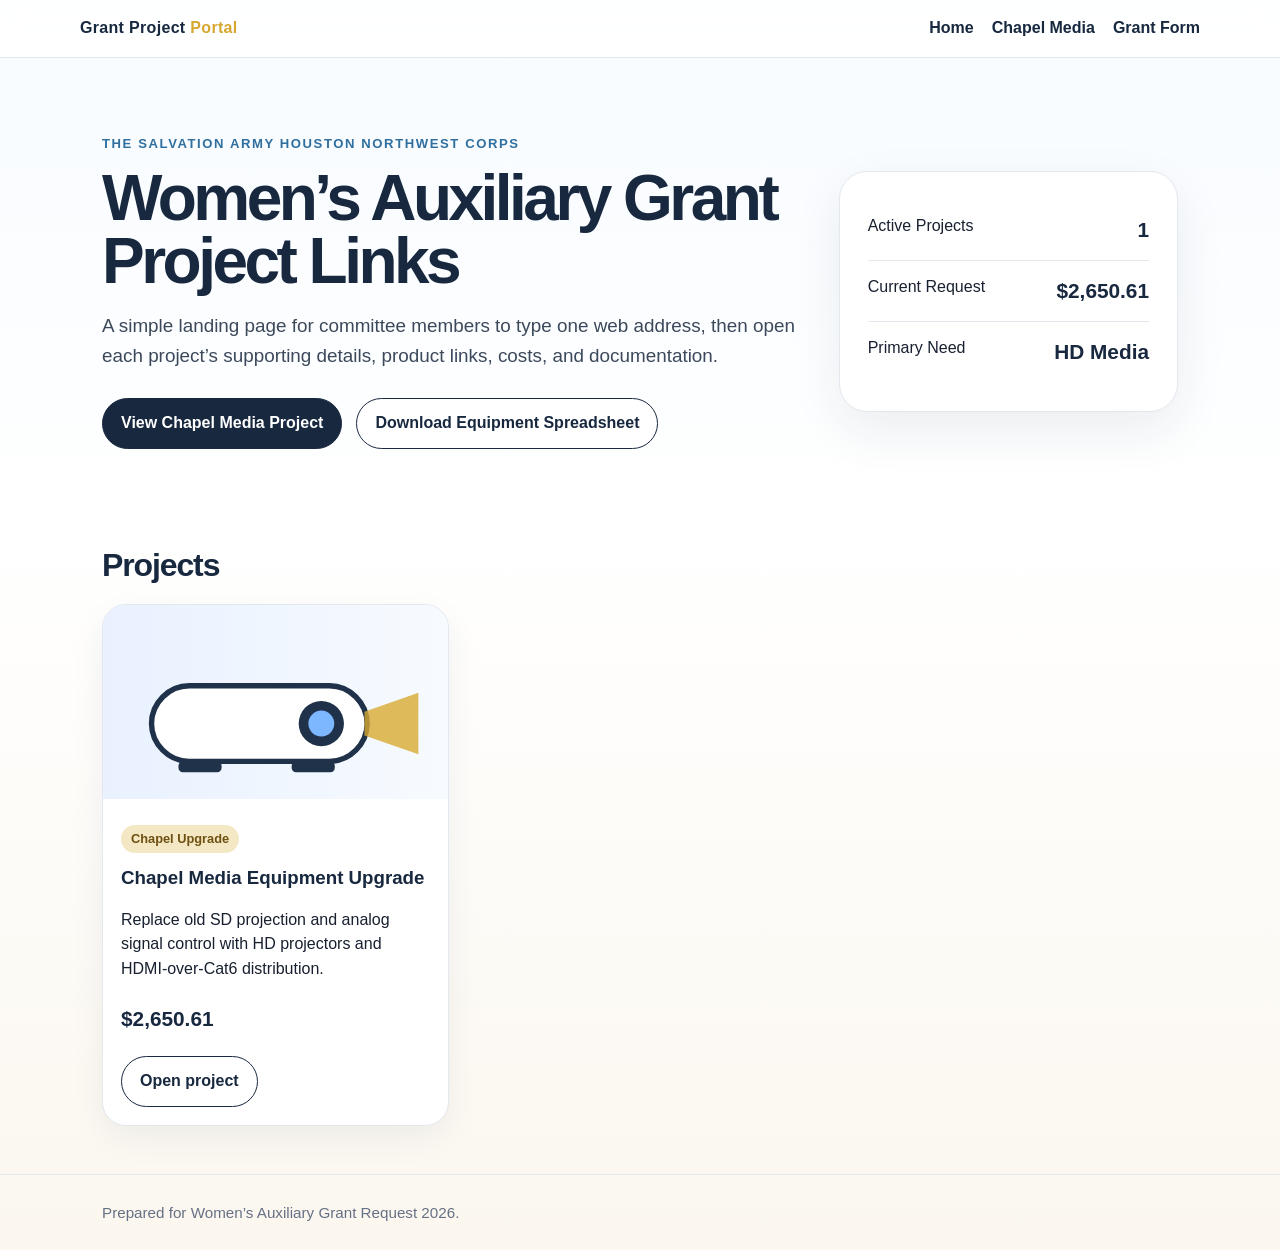
==== index.html @ b750591c "Add files via upload" ====
<!doctype html>
<html lang="en"><head><meta charset="utf-8"><meta name="viewport" content="width=device-width,initial-scale=1">
<title>Women’s Auxiliary Grant Projects | Houston Northwest Corps</title><link rel="stylesheet" href="styles.css"></head>
<body><header class="site-header"><div class="container nav"><a class="brand" href="index.html">Grant Project <span>Portal</span></a><nav class="nav-links"><a href="index.html">Home</a><a href="chapel-media.html">Chapel Media</a><a href="docs/Chapel-Media-Setup-Grant-Form.pdf">Grant Form</a></nav></div></header>
<main><section class="hero"><div class="container hero-grid"><div><div class="eyebrow">The Salvation Army Houston Northwest Corps</div><h1>Women’s Auxiliary Grant Project Links</h1><p class="lead">A simple landing page for committee members to type one web address, then open each project’s supporting details, product links, costs, and documentation.</p><div class="btn-row"><a class="btn" href="chapel-media.html">View Chapel Media Project</a><a class="btn secondary" href="docs/Chapel-Media-Equipment.xlsx">Download Equipment Spreadsheet</a></div></div><aside class="panel"><div class="stat"><span>Active Projects</span><b>1</b></div><div class="stat"><span>Current Request</span><b>$2,650.61</b></div><div class="stat"><span>Primary Need</span><b>HD Media</b></div></aside></div></section>
<section class="section"><div class="container"><h2 class="section-title">Projects</h2><div class="cards"><article class="card"><img class="card-img" src="assets/projector.svg" alt="Projector illustration"><div class="card-body"><span class="tag">Chapel Upgrade</span><h3>Chapel Media Equipment Upgrade</h3><p>Replace old SD projection and analog signal control with HD projectors and HDMI-over-Cat6 distribution.</p><p class="price">$2,650.61</p><a class="btn secondary" href="chapel-media.html">Open project</a></div></article></div></div></section></main><footer class="footer"><div class="container">Prepared for Women’s Auxiliary Grant Request 2026.</div></footer></body></html>
---- styles.css ----
:root{
  --navy:#17283f; --blue:#2e6f9f; --sky:#eaf4ff; --gold:#d7a72f; --cream:#fbf7ef; --ink:#182030; --muted:#667085; --line:#e3e8ef;
}
*{box-sizing:border-box} body{margin:0;font-family:Inter,Segoe UI,Roboto,Arial,sans-serif;color:var(--ink);background:linear-gradient(180deg,#f7fbff 0%,#fff 42%,#fbf7ef 100%);line-height:1.55}
a{color:var(--blue);text-decoration:none} a:hover{text-decoration:underline}
.container{max-width:1120px;margin:0 auto;padding:0 22px}
.site-header{background:rgba(255,255,255,.88);backdrop-filter:blur(12px);border-bottom:1px solid var(--line);position:sticky;top:0;z-index:10}
.nav{display:flex;align-items:center;justify-content:space-between;gap:18px;padding:16px 0}.brand{font-weight:800;letter-spacing:.02em;color:var(--navy)}.brand span{color:var(--gold)}.nav-links{display:flex;gap:18px;flex-wrap:wrap}.nav-links a{font-weight:650;color:var(--navy)}
.hero{padding:76px 0 44px}.eyebrow{color:var(--blue);font-weight:800;text-transform:uppercase;letter-spacing:.12em;font-size:.82rem}.hero-grid{display:grid;grid-template-columns:1.35fr .65fr;gap:32px;align-items:center}.hero h1{font-size:clamp(2.25rem,5vw,4.75rem);line-height:.98;margin:.2em 0;color:var(--navy);letter-spacing:-.055em}.lead{font-size:1.18rem;color:#3c495b;max-width:780px}.panel{background:white;border:1px solid var(--line);border-radius:28px;padding:28px;box-shadow:0 18px 50px rgba(23,40,63,.08)}
.stat{display:flex;justify-content:space-between;padding:14px 0;border-bottom:1px solid var(--line);gap:16px}.stat:last-child{border-bottom:0}.stat b{font-size:1.3rem;color:var(--navy)}
.btn-row{display:flex;gap:14px;flex-wrap:wrap;margin-top:28px}.btn{display:inline-flex;align-items:center;justify-content:center;border-radius:999px;padding:12px 18px;font-weight:800;border:1px solid var(--navy);background:var(--navy);color:white}.btn.secondary{background:white;color:var(--navy)}
.section{padding:48px 0}.section-title{font-size:2rem;color:var(--navy);letter-spacing:-.035em;margin:0 0 14px}.cards{display:grid;grid-template-columns:repeat(3,1fr);gap:18px}.card{background:white;border:1px solid var(--line);border-radius:24px;overflow:hidden;box-shadow:0 12px 34px rgba(23,40,63,.06)}.card-img{width:100%;aspect-ratio:16/9;object-fit:cover;background:var(--sky)}.card-body{padding:18px}.tag{display:inline-block;background:#f3e7c4;color:#6e5010;border-radius:999px;padding:4px 10px;font-size:.8rem;font-weight:800}.card h3{margin:10px 0 6px;color:var(--navy)}.price{font-size:1.3rem;font-weight:900;color:var(--navy)}
.notice{background:var(--navy);color:white;border-radius:28px;padding:28px}.notice h2{margin-top:0}.notice a{color:#fff3be;text-decoration:underline}
.table-wrap{overflow-x:auto;background:white;border:1px solid var(--line);border-radius:22px}table{border-collapse:collapse;width:100%;min-width:780px}th,td{padding:14px 16px;border-bottom:1px solid var(--line);text-align:left}th{background:#f6f9fc;color:var(--navy)}td.num{text-align:right;font-variant-numeric:tabular-nums}.total-row td{font-weight:900;background:#fff8e6;color:var(--navy)}
.callout-grid{display:grid;grid-template-columns:repeat(3,1fr);gap:16px}.callout{background:white;border:1px solid var(--line);border-left:5px solid var(--gold);border-radius:18px;padding:18px}.callout h3{margin:0 0 8px;color:var(--navy)}
.footer{border-top:1px solid var(--line);padding:26px 0;color:var(--muted);font-size:.95rem}
@media(max-width:800px){.hero-grid,.cards,.callout-grid{grid-template-columns:1fr}.nav{align-items:flex-start;flex-direction:column}.hero{padding-top:42px}}
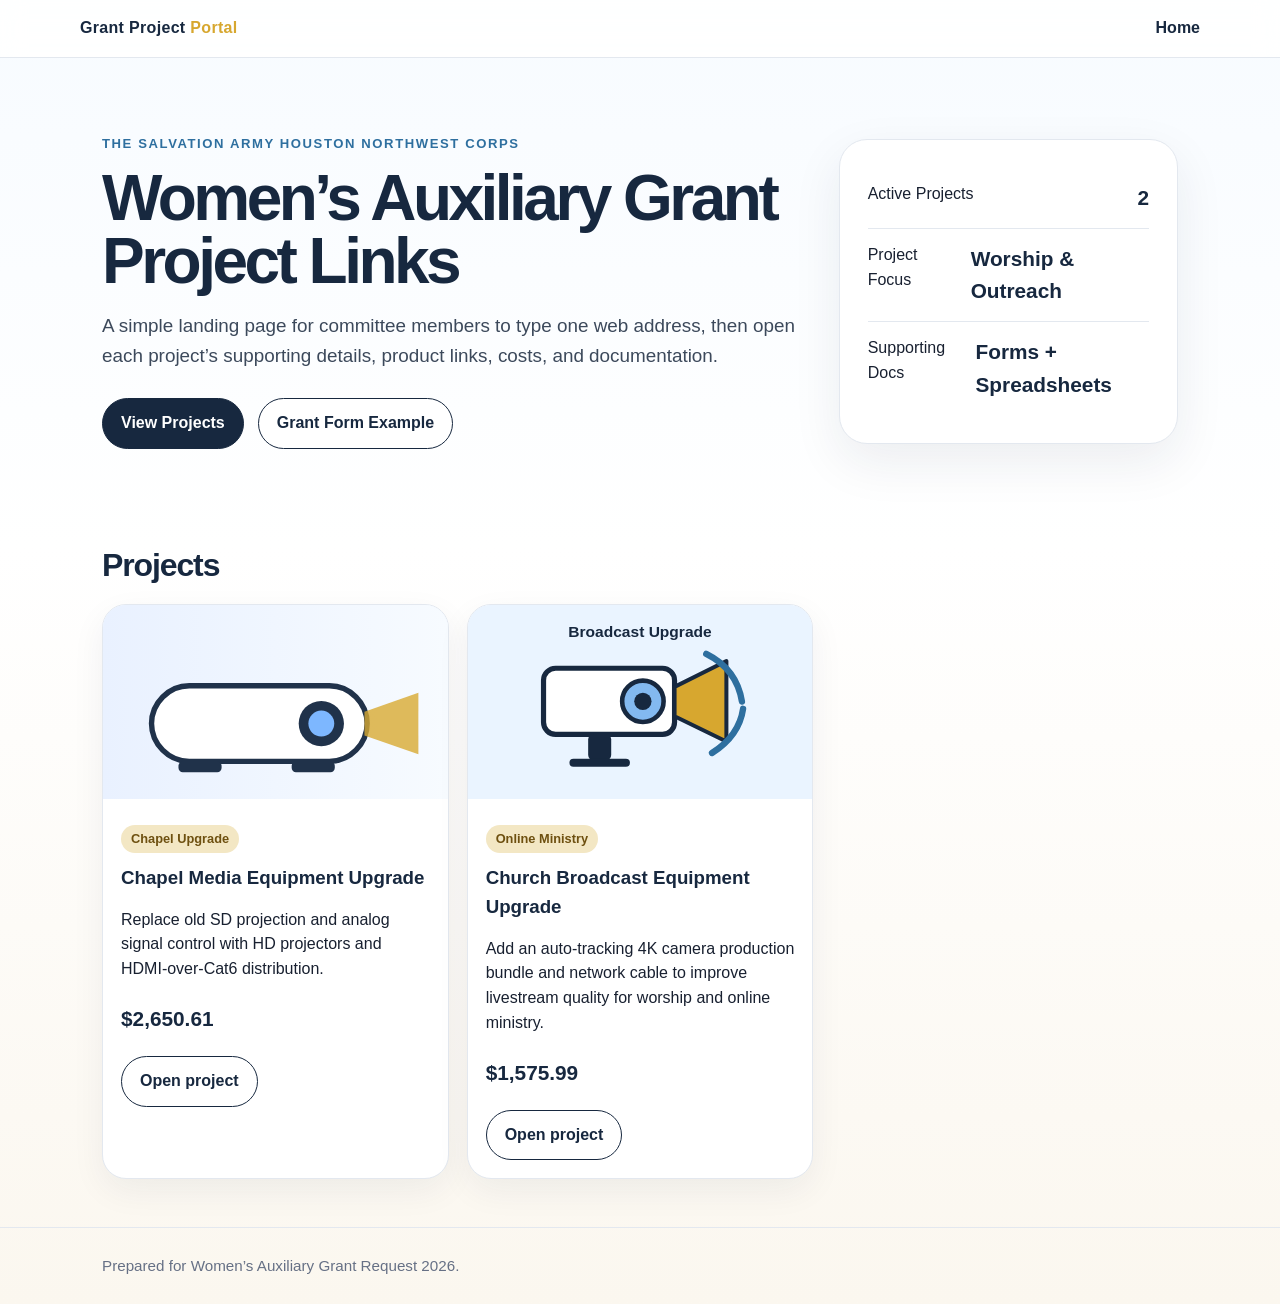
==== commit ba2a1efe: "Add files via upload" ====
--- a/index.html
+++ b/index.html
@@ -1,6 +1,6 @@
 <!doctype html>
 <html lang="en"><head><meta charset="utf-8"><meta name="viewport" content="width=device-width,initial-scale=1">
 <title>Women’s Auxiliary Grant Projects | Houston Northwest Corps</title><link rel="stylesheet" href="styles.css"></head>
-<body><header class="site-header"><div class="container nav"><a class="brand" href="index.html">Grant Project <span>Portal</span></a><nav class="nav-links"><a href="index.html">Home</a><a href="chapel-media.html">Chapel Media</a><a href="docs/Chapel-Media-Setup-Grant-Form.pdf">Grant Form</a></nav></div></header>
-<main><section class="hero"><div class="container hero-grid"><div><div class="eyebrow">The Salvation Army Houston Northwest Corps</div><h1>Women’s Auxiliary Grant Project Links</h1><p class="lead">A simple landing page for committee members to type one web address, then open each project’s supporting details, product links, costs, and documentation.</p><div class="btn-row"><a class="btn" href="chapel-media.html">View Chapel Media Project</a><a class="btn secondary" href="docs/Chapel-Media-Equipment.xlsx">Download Equipment Spreadsheet</a></div></div><aside class="panel"><div class="stat"><span>Active Projects</span><b>1</b></div><div class="stat"><span>Current Request</span><b>$2,650.61</b></div><div class="stat"><span>Primary Need</span><b>HD Media</b></div></aside></div></section>
-<section class="section"><div class="container"><h2 class="section-title">Projects</h2><div class="cards"><article class="card"><img class="card-img" src="assets/projector.svg" alt="Projector illustration"><div class="card-body"><span class="tag">Chapel Upgrade</span><h3>Chapel Media Equipment Upgrade</h3><p>Replace old SD projection and analog signal control with HD projectors and HDMI-over-Cat6 distribution.</p><p class="price">$2,650.61</p><a class="btn secondary" href="chapel-media.html">Open project</a></div></article></div></div></section></main><footer class="footer"><div class="container">Prepared for Women’s Auxiliary Grant Request 2026.</div></footer></body></html>+<body><header class="site-header"><div class="container nav"><a class="brand" href="index.html">Grant Project <span>Portal</span></a><nav class="nav-links"><a href="index.html">Home</a></nav></div></header>
+<main><section class="hero"><div class="container hero-grid"><div><div class="eyebrow">The Salvation Army Houston Northwest Corps</div><h1>Women’s Auxiliary Grant Project Links</h1><p class="lead">A simple landing page for committee members to type one web address, then open each project’s supporting details, product links, costs, and documentation.</p><div class="btn-row"><a class="btn" href="#projects">View Projects</a><a class="btn secondary" href="docs/Chapel-Media-Setup-Grant-Form.pdf">Grant Form Example</a></div></div><aside class="panel"><div class="stat"><span>Active Projects</span><b>2</b></div><div class="stat"><span>Project Focus</span><b>Worship & Outreach</b></div><div class="stat"><span>Supporting Docs</span><b>Forms + Spreadsheets</b></div></aside></div></section>
+<section id="projects" class="section"><div class="container"><h2 class="section-title">Projects</h2><div class="cards"><article class="card"><img class="card-img" src="assets/projector.svg" alt="Projector illustration"><div class="card-body"><span class="tag">Chapel Upgrade</span><h3>Chapel Media Equipment Upgrade</h3><p>Replace old SD projection and analog signal control with HD projectors and HDMI-over-Cat6 distribution.</p><p class="price">$2,650.61</p><a class="btn secondary" href="chapel-media.html">Open project</a></div></article><article class="card"><img class="card-img" src="assets/broadcast-camera.svg" alt="Broadcast camera illustration"><div class="card-body"><span class="tag">Online Ministry</span><h3>Church Broadcast Equipment Upgrade</h3><p>Add an auto-tracking 4K camera production bundle and network cable to improve livestream quality for worship and online ministry.</p><p class="price">$1,575.99</p><a class="btn secondary" href="church-broadcast.html">Open project</a></div></article></div></div></section></main><footer class="footer"><div class="container">Prepared for Women’s Auxiliary Grant Request 2026.</div></footer></body></html>
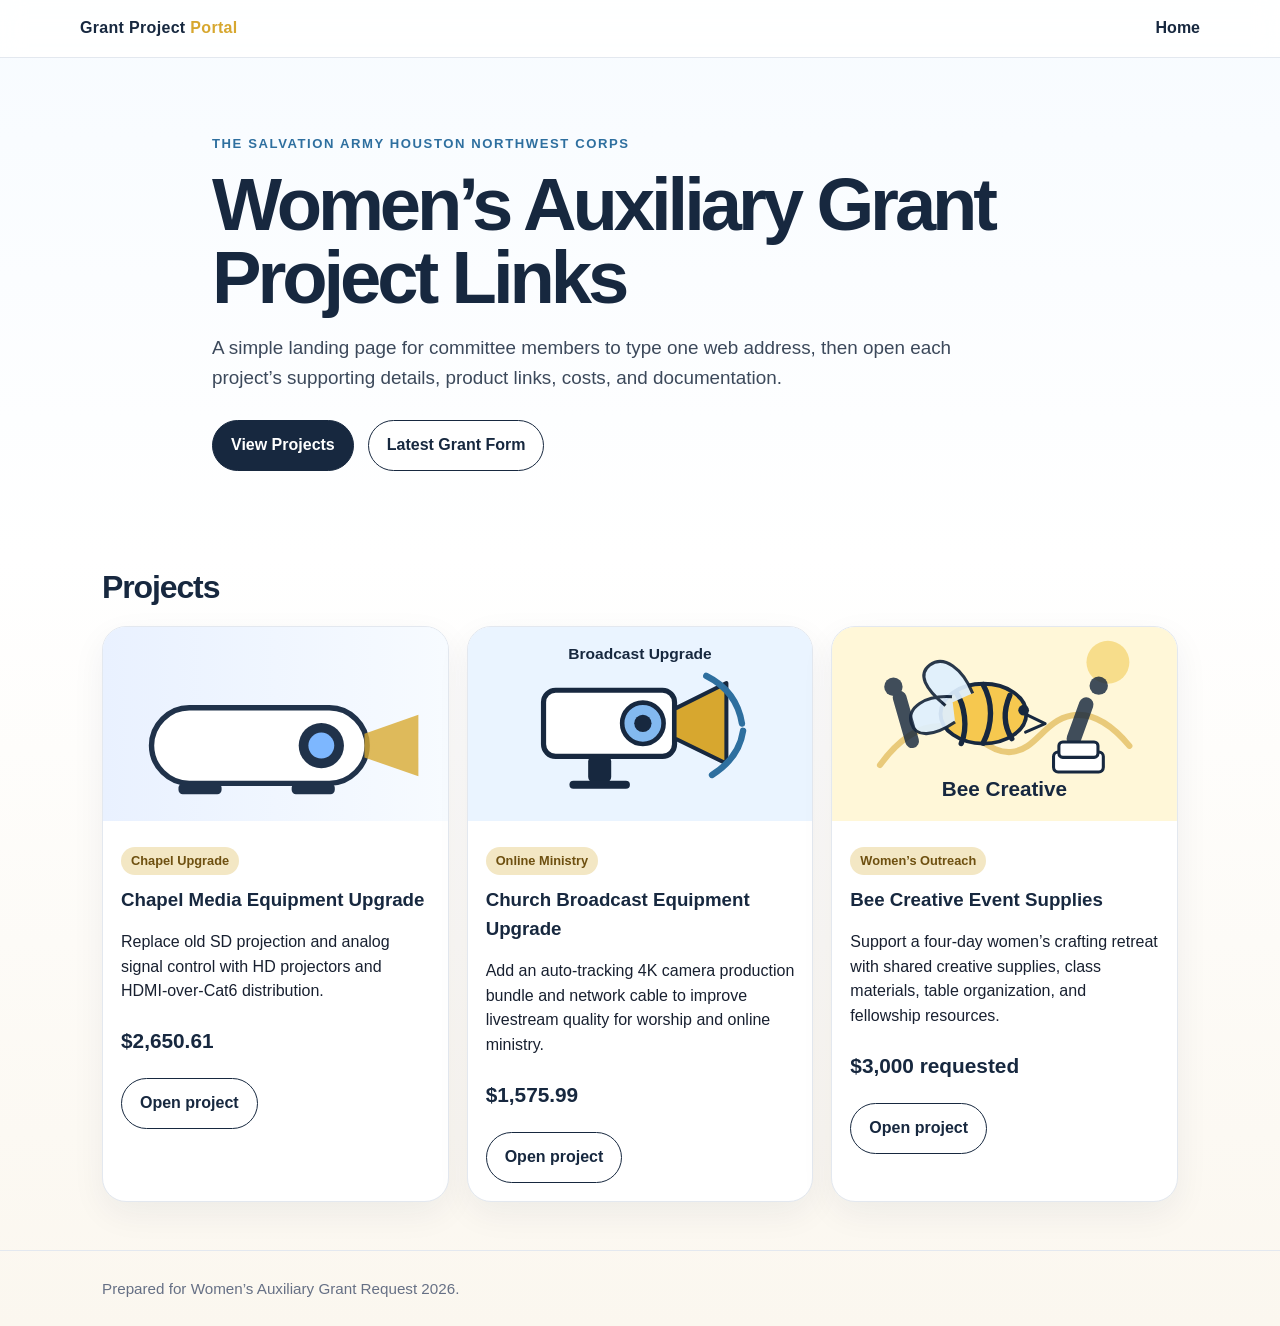
==== commit a6d9c0f9: "Add files via upload" ====
--- a/index.html
+++ b/index.html
@@ -2,5 +2,5 @@
 <html lang="en"><head><meta charset="utf-8"><meta name="viewport" content="width=device-width,initial-scale=1">
 <title>Women’s Auxiliary Grant Projects | Houston Northwest Corps</title><link rel="stylesheet" href="styles.css"></head>
 <body><header class="site-header"><div class="container nav"><a class="brand" href="index.html">Grant Project <span>Portal</span></a><nav class="nav-links"><a href="index.html">Home</a></nav></div></header>
-<main><section class="hero"><div class="container hero-grid"><div><div class="eyebrow">The Salvation Army Houston Northwest Corps</div><h1>Women’s Auxiliary Grant Project Links</h1><p class="lead">A simple landing page for committee members to type one web address, then open each project’s supporting details, product links, costs, and documentation.</p><div class="btn-row"><a class="btn" href="#projects">View Projects</a><a class="btn secondary" href="docs/Chapel-Media-Setup-Grant-Form.pdf">Grant Form Example</a></div></div><aside class="panel"><div class="stat"><span>Active Projects</span><b>2</b></div><div class="stat"><span>Project Focus</span><b>Worship & Outreach</b></div><div class="stat"><span>Supporting Docs</span><b>Forms + Spreadsheets</b></div></aside></div></section>
-<section id="projects" class="section"><div class="container"><h2 class="section-title">Projects</h2><div class="cards"><article class="card"><img class="card-img" src="assets/projector.svg" alt="Projector illustration"><div class="card-body"><span class="tag">Chapel Upgrade</span><h3>Chapel Media Equipment Upgrade</h3><p>Replace old SD projection and analog signal control with HD projectors and HDMI-over-Cat6 distribution.</p><p class="price">$2,650.61</p><a class="btn secondary" href="chapel-media.html">Open project</a></div></article><article class="card"><img class="card-img" src="assets/broadcast-camera.svg" alt="Broadcast camera illustration"><div class="card-body"><span class="tag">Online Ministry</span><h3>Church Broadcast Equipment Upgrade</h3><p>Add an auto-tracking 4K camera production bundle and network cable to improve livestream quality for worship and online ministry.</p><p class="price">$1,575.99</p><a class="btn secondary" href="church-broadcast.html">Open project</a></div></article></div></div></section></main><footer class="footer"><div class="container">Prepared for Women’s Auxiliary Grant Request 2026.</div></footer></body></html>+<main><section class="hero"><div class="container hero-simple"><div class="eyebrow">The Salvation Army Houston Northwest Corps</div><h1>Women’s Auxiliary Grant Project Links</h1><p class="lead">A simple landing page for committee members to type one web address, then open each project’s supporting details, product links, costs, and documentation.</p><div class="btn-row"><a class="btn" href="#projects">View Projects</a><a class="btn secondary" href="docs/Bee-Creative-Grant-Form.pdf">Latest Grant Form</a></div></div></section>
+<section id="projects" class="section"><div class="container"><h2 class="section-title">Projects</h2><div class="cards"><article class="card"><img class="card-img" src="assets/projector.svg" alt="Projector illustration"><div class="card-body"><span class="tag">Chapel Upgrade</span><h3>Chapel Media Equipment Upgrade</h3><p>Replace old SD projection and analog signal control with HD projectors and HDMI-over-Cat6 distribution.</p><p class="price">$2,650.61</p><a class="btn secondary" href="chapel-media.html">Open project</a></div></article><article class="card"><img class="card-img" src="assets/broadcast-camera.svg" alt="Broadcast camera illustration"><div class="card-body"><span class="tag">Online Ministry</span><h3>Church Broadcast Equipment Upgrade</h3><p>Add an auto-tracking 4K camera production bundle and network cable to improve livestream quality for worship and online ministry.</p><p class="price">$1,575.99</p><a class="btn secondary" href="church-broadcast.html">Open project</a></div></article><article class="card"><img class="card-img" src="assets/bee-creative.svg" alt="Bee Creative craft event illustration"><div class="card-body"><span class="tag">Women’s Outreach</span><h3>Bee Creative Event Supplies</h3><p>Support a four-day women’s crafting retreat with shared creative supplies, class materials, table organization, and fellowship resources.</p><p class="price">$3,000 requested</p><a class="btn secondary" href="bee-creative.html">Open project</a></div></article></div></div></section></main><footer class="footer"><div class="container">Prepared for Women’s Auxiliary Grant Request 2026.</div></footer></body></html>
--- a/styles.css
+++ b/styles.css
@@ -16,3 +16,5 @@
 .callout-grid{display:grid;grid-template-columns:repeat(3,1fr);gap:16px}.callout{background:white;border:1px solid var(--line);border-left:5px solid var(--gold);border-radius:18px;padding:18px}.callout h3{margin:0 0 8px;color:var(--navy)}
 .footer{border-top:1px solid var(--line);padding:26px 0;color:var(--muted);font-size:.95rem}
 @media(max-width:800px){.hero-grid,.cards,.callout-grid{grid-template-columns:1fr}.nav{align-items:flex-start;flex-direction:column}.hero{padding-top:42px}}
+.hero-simple{max-width:900px}.hero-simple h1{font-size:clamp(2.4rem,5.8vw,5rem);line-height:.98;margin:.2em 0;color:var(--navy);letter-spacing:-.055em}.soft-list{background:white;border:1px solid var(--line);border-radius:22px;padding:22px}.soft-list li{margin:8px 0}.mini-grid{display:grid;grid-template-columns:repeat(2,1fr);gap:16px}.quote-card{background:#fff8e6;border:1px solid #efd990;border-radius:22px;padding:22px;color:var(--navy)}
+@media(max-width:800px){.mini-grid{grid-template-columns:1fr}}
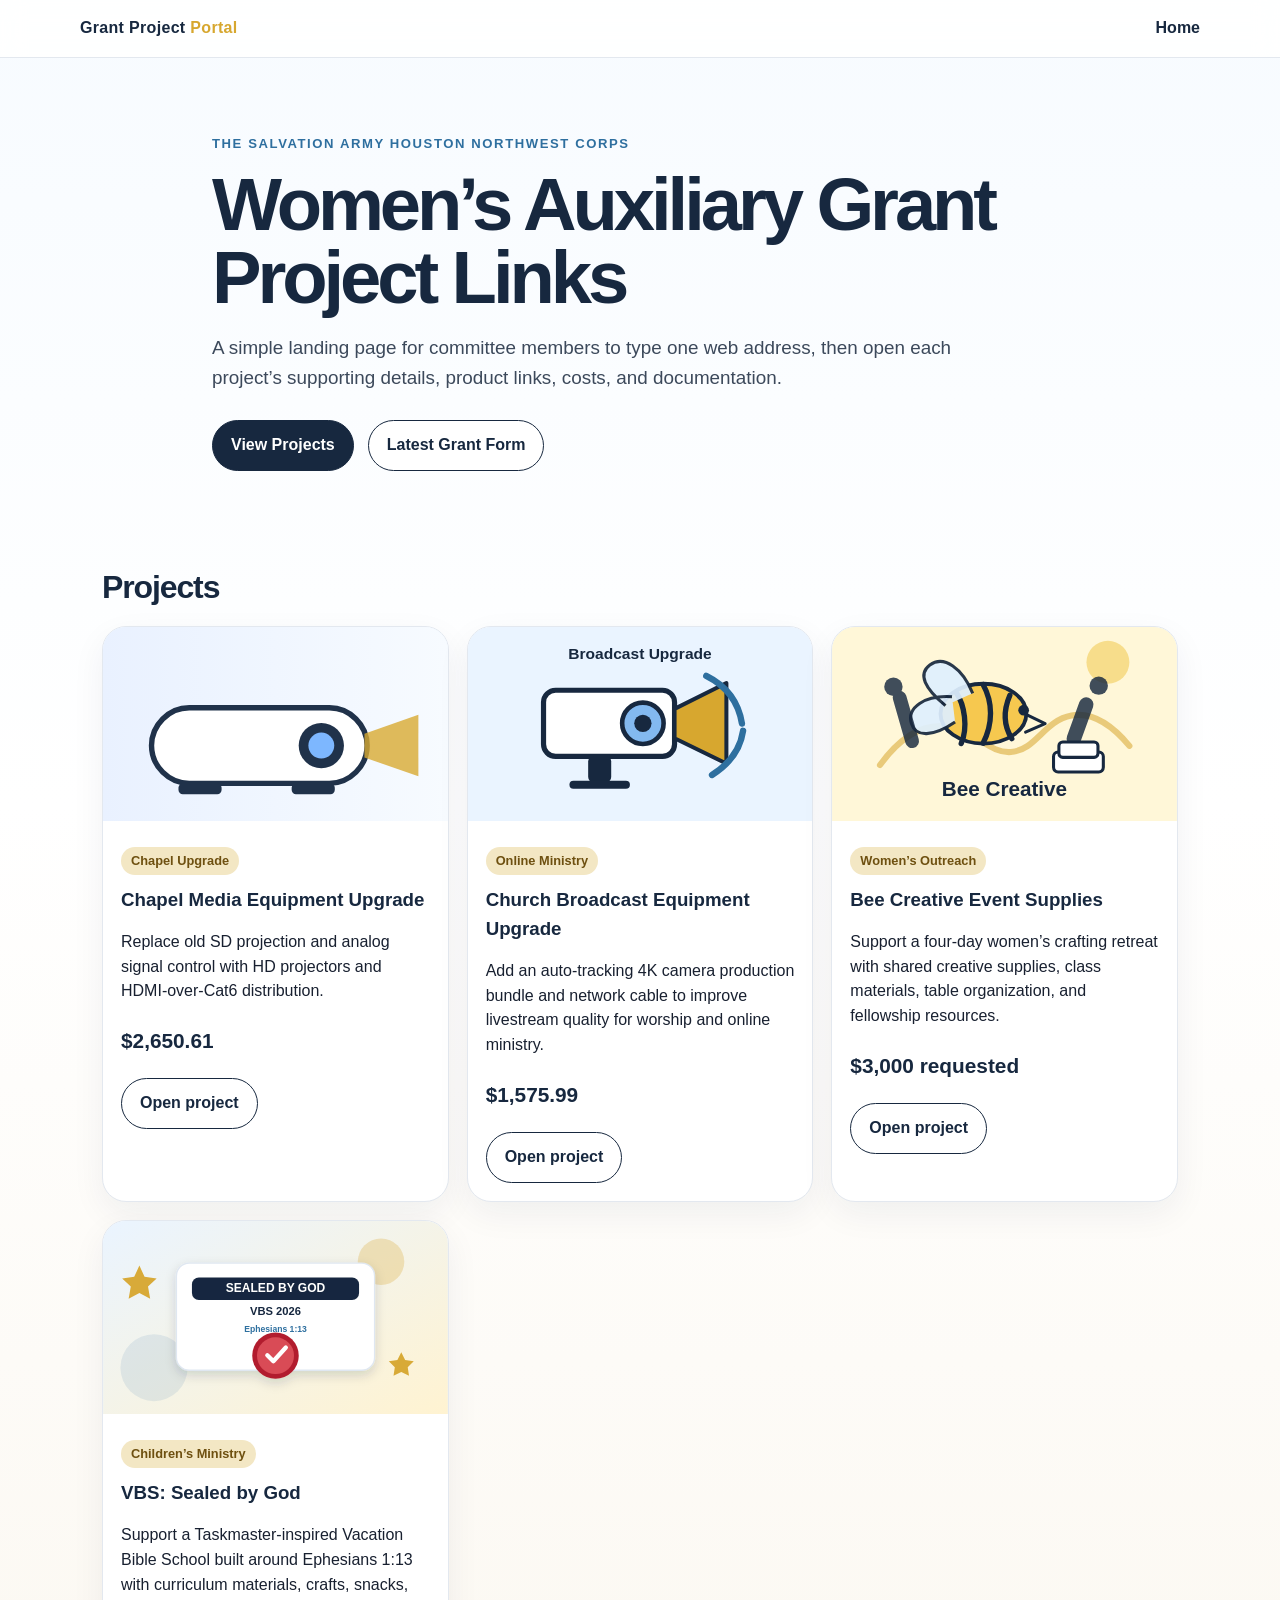
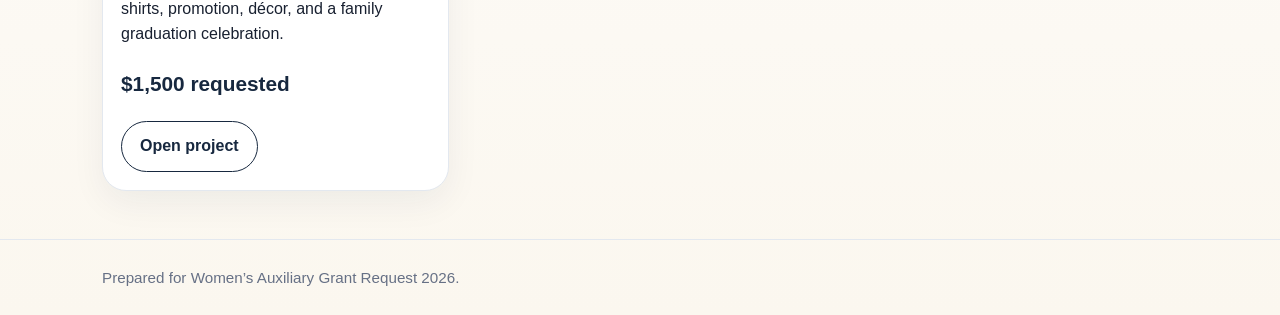
==== commit 3f6fd6ba: "Add files via upload" ====
--- a/index.html
+++ b/index.html
@@ -3,4 +3,4 @@
 <title>Women’s Auxiliary Grant Projects | Houston Northwest Corps</title><link rel="stylesheet" href="styles.css"></head>
 <body><header class="site-header"><div class="container nav"><a class="brand" href="index.html">Grant Project <span>Portal</span></a><nav class="nav-links"><a href="index.html">Home</a></nav></div></header>
 <main><section class="hero"><div class="container hero-simple"><div class="eyebrow">The Salvation Army Houston Northwest Corps</div><h1>Women’s Auxiliary Grant Project Links</h1><p class="lead">A simple landing page for committee members to type one web address, then open each project’s supporting details, product links, costs, and documentation.</p><div class="btn-row"><a class="btn" href="#projects">View Projects</a><a class="btn secondary" href="docs/Bee-Creative-Grant-Form.pdf">Latest Grant Form</a></div></div></section>
-<section id="projects" class="section"><div class="container"><h2 class="section-title">Projects</h2><div class="cards"><article class="card"><img class="card-img" src="assets/projector.svg" alt="Projector illustration"><div class="card-body"><span class="tag">Chapel Upgrade</span><h3>Chapel Media Equipment Upgrade</h3><p>Replace old SD projection and analog signal control with HD projectors and HDMI-over-Cat6 distribution.</p><p class="price">$2,650.61</p><a class="btn secondary" href="chapel-media.html">Open project</a></div></article><article class="card"><img class="card-img" src="assets/broadcast-camera.svg" alt="Broadcast camera illustration"><div class="card-body"><span class="tag">Online Ministry</span><h3>Church Broadcast Equipment Upgrade</h3><p>Add an auto-tracking 4K camera production bundle and network cable to improve livestream quality for worship and online ministry.</p><p class="price">$1,575.99</p><a class="btn secondary" href="church-broadcast.html">Open project</a></div></article><article class="card"><img class="card-img" src="assets/bee-creative.svg" alt="Bee Creative craft event illustration"><div class="card-body"><span class="tag">Women’s Outreach</span><h3>Bee Creative Event Supplies</h3><p>Support a four-day women’s crafting retreat with shared creative supplies, class materials, table organization, and fellowship resources.</p><p class="price">$3,000 requested</p><a class="btn secondary" href="bee-creative.html">Open project</a></div></article></div></div></section></main><footer class="footer"><div class="container">Prepared for Women’s Auxiliary Grant Request 2026.</div></footer></body></html>
+<section id="projects" class="section"><div class="container"><h2 class="section-title">Projects</h2><div class="cards"><article class="card"><img class="card-img" src="assets/projector.svg" alt="Projector illustration"><div class="card-body"><span class="tag">Chapel Upgrade</span><h3>Chapel Media Equipment Upgrade</h3><p>Replace old SD projection and analog signal control with HD projectors and HDMI-over-Cat6 distribution.</p><p class="price">$2,650.61</p><a class="btn secondary" href="chapel-media.html">Open project</a></div></article><article class="card"><img class="card-img" src="assets/broadcast-camera.svg" alt="Broadcast camera illustration"><div class="card-body"><span class="tag">Online Ministry</span><h3>Church Broadcast Equipment Upgrade</h3><p>Add an auto-tracking 4K camera production bundle and network cable to improve livestream quality for worship and online ministry.</p><p class="price">$1,575.99</p><a class="btn secondary" href="church-broadcast.html">Open project</a></div></article><article class="card"><img class="card-img" src="assets/bee-creative.svg" alt="Bee Creative craft event illustration"><div class="card-body"><span class="tag">Women’s Outreach</span><h3>Bee Creative Event Supplies</h3><p>Support a four-day women’s crafting retreat with shared creative supplies, class materials, table organization, and fellowship resources.</p><p class="price">$3,000 requested</p><a class="btn secondary" href="bee-creative.html">Open project</a></div></article><article class="card"><img class="card-img" src="assets/vbs-sealed.svg" alt="Vacation Bible School sealed by God illustration"><div class="card-body"><span class="tag">Children’s Ministry</span><h3>VBS: Sealed by God</h3><p>Support a Taskmaster-inspired Vacation Bible School built around Ephesians 1:13 with curriculum materials, crafts, snacks, shirts, promotion, décor, and a family graduation celebration.</p><p class="price">$1,500 requested</p><a class="btn secondary" href="vbs.html">Open project</a></div></article></div></div></section></main><footer class="footer"><div class="container">Prepared for Women’s Auxiliary Grant Request 2026.</div></footer></body></html>
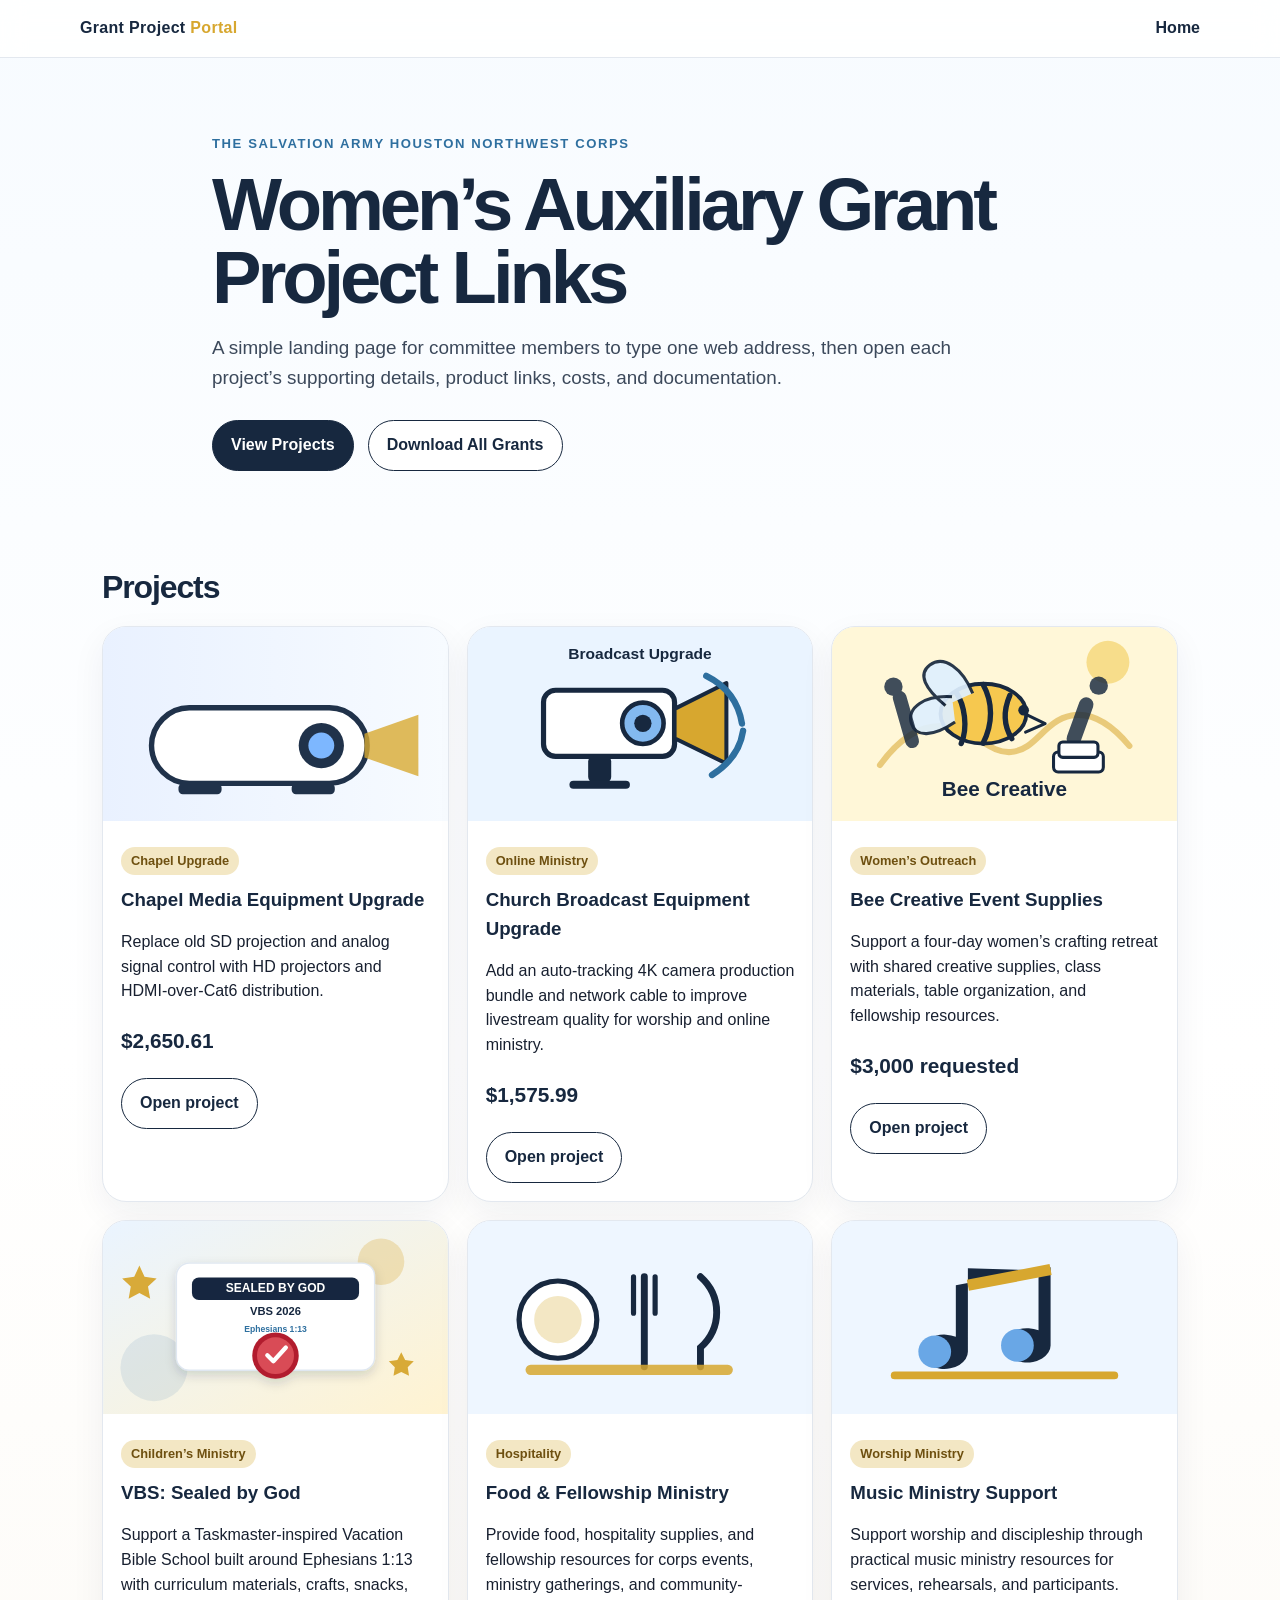
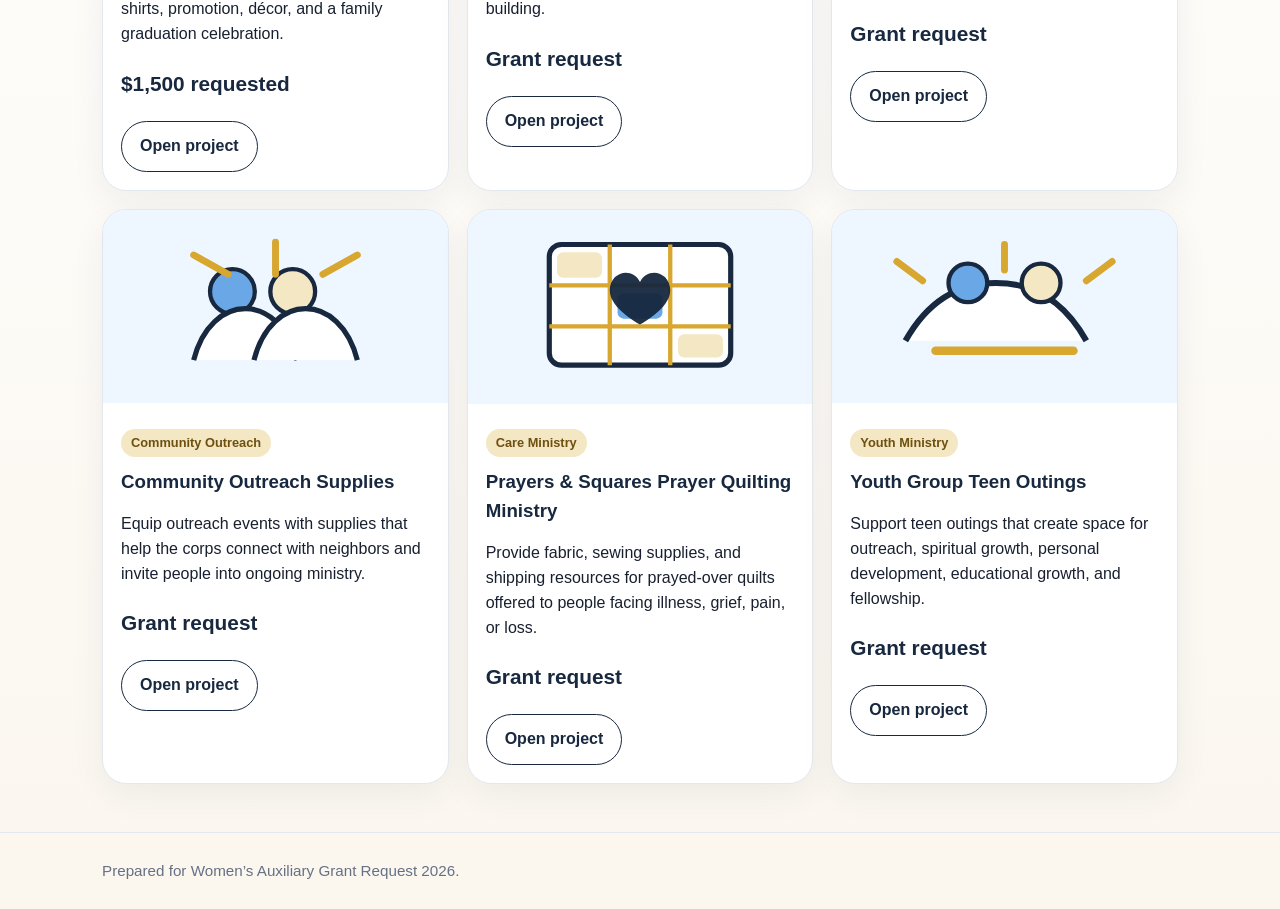
==== commit 20cfca4a: "Add files via upload" ====
--- a/index.html
+++ b/index.html
@@ -2,5 +2,6 @@
 <html lang="en"><head><meta charset="utf-8"><meta name="viewport" content="width=device-width,initial-scale=1">
 <title>Women’s Auxiliary Grant Projects | Houston Northwest Corps</title><link rel="stylesheet" href="styles.css"></head>
 <body><header class="site-header"><div class="container nav"><a class="brand" href="index.html">Grant Project <span>Portal</span></a><nav class="nav-links"><a href="index.html">Home</a></nav></div></header>
-<main><section class="hero"><div class="container hero-simple"><div class="eyebrow">The Salvation Army Houston Northwest Corps</div><h1>Women’s Auxiliary Grant Project Links</h1><p class="lead">A simple landing page for committee members to type one web address, then open each project’s supporting details, product links, costs, and documentation.</p><div class="btn-row"><a class="btn" href="#projects">View Projects</a><a class="btn secondary" href="docs/Bee-Creative-Grant-Form.pdf">Latest Grant Form</a></div></div></section>
-<section id="projects" class="section"><div class="container"><h2 class="section-title">Projects</h2><div class="cards"><article class="card"><img class="card-img" src="assets/projector.svg" alt="Projector illustration"><div class="card-body"><span class="tag">Chapel Upgrade</span><h3>Chapel Media Equipment Upgrade</h3><p>Replace old SD projection and analog signal control with HD projectors and HDMI-over-Cat6 distribution.</p><p class="price">$2,650.61</p><a class="btn secondary" href="chapel-media.html">Open project</a></div></article><article class="card"><img class="card-img" src="assets/broadcast-camera.svg" alt="Broadcast camera illustration"><div class="card-body"><span class="tag">Online Ministry</span><h3>Church Broadcast Equipment Upgrade</h3><p>Add an auto-tracking 4K camera production bundle and network cable to improve livestream quality for worship and online ministry.</p><p class="price">$1,575.99</p><a class="btn secondary" href="church-broadcast.html">Open project</a></div></article><article class="card"><img class="card-img" src="assets/bee-creative.svg" alt="Bee Creative craft event illustration"><div class="card-body"><span class="tag">Women’s Outreach</span><h3>Bee Creative Event Supplies</h3><p>Support a four-day women’s crafting retreat with shared creative supplies, class materials, table organization, and fellowship resources.</p><p class="price">$3,000 requested</p><a class="btn secondary" href="bee-creative.html">Open project</a></div></article><article class="card"><img class="card-img" src="assets/vbs-sealed.svg" alt="Vacation Bible School sealed by God illustration"><div class="card-body"><span class="tag">Children’s Ministry</span><h3>VBS: Sealed by God</h3><p>Support a Taskmaster-inspired Vacation Bible School built around Ephesians 1:13 with curriculum materials, crafts, snacks, shirts, promotion, décor, and a family graduation celebration.</p><p class="price">$1,500 requested</p><a class="btn secondary" href="vbs.html">Open project</a></div></article></div></div></section></main><footer class="footer"><div class="container">Prepared for Women’s Auxiliary Grant Request 2026.</div></footer></body></html>
+<main><section class="hero"><div class="container hero-simple"><div class="eyebrow">The Salvation Army Houston Northwest Corps</div><h1>Women’s Auxiliary Grant Project Links</h1><p class="lead">A simple landing page for committee members to type one web address, then open each project’s supporting details, product links, costs, and documentation.</p><div class="btn-row"><a class="btn" href="#projects">View Projects</a><a class="btn secondary" href="docs/All-Grant-Documents.zip">Download All Grants</a></div></div></section>
+<section id="projects" class="section"><div class="container"><h2 class="section-title">Projects</h2><div class="cards"><article class="card"><img class="card-img" src="assets/projector.svg" alt="Projector illustration"><div class="card-body"><span class="tag">Chapel Upgrade</span><h3>Chapel Media Equipment Upgrade</h3><p>Replace old SD projection and analog signal control with HD projectors and HDMI-over-Cat6 distribution.</p><p class="price">$2,650.61</p><a class="btn secondary" href="chapel-media.html">Open project</a></div></article><article class="card"><img class="card-img" src="assets/broadcast-camera.svg" alt="Broadcast camera illustration"><div class="card-body"><span class="tag">Online Ministry</span><h3>Church Broadcast Equipment Upgrade</h3><p>Add an auto-tracking 4K camera production bundle and network cable to improve livestream quality for worship and online ministry.</p><p class="price">$1,575.99</p><a class="btn secondary" href="church-broadcast.html">Open project</a></div></article><article class="card"><img class="card-img" src="assets/bee-creative.svg" alt="Bee Creative craft event illustration"><div class="card-body"><span class="tag">Women’s Outreach</span><h3>Bee Creative Event Supplies</h3><p>Support a four-day women’s crafting retreat with shared creative supplies, class materials, table organization, and fellowship resources.</p><p class="price">$3,000 requested</p><a class="btn secondary" href="bee-creative.html">Open project</a></div></article><article class="card"><img class="card-img" src="assets/vbs-sealed.svg" alt="Vacation Bible School sealed by God illustration"><div class="card-body"><span class="tag">Children’s Ministry</span><h3>VBS: Sealed by God</h3><p>Support a Taskmaster-inspired Vacation Bible School built around Ephesians 1:13 with curriculum materials, crafts, snacks, shirts, promotion, décor, and a family graduation celebration.</p><p class="price">$1,500 requested</p><a class="btn secondary" href="vbs.html">Open project</a></div></article><article class="card"><img class="card-img" src="assets/food-fellowship.svg" alt="Food and fellowship illustration"><div class="card-body"><span class="tag">Hospitality</span><h3>Food & Fellowship Ministry</h3><p>Provide food, hospitality supplies, and fellowship resources for corps events, ministry gatherings, and community-building.</p><p class="price">Grant request</p><a class="btn secondary" href="food-fellowship.html">Open project</a></div></article><article class="card"><img class="card-img" src="assets/music-ministry.svg" alt="Music ministry illustration"><div class="card-body"><span class="tag">Worship Ministry</span><h3>Music Ministry Support</h3><p>Support worship and discipleship through practical music ministry resources for services, rehearsals, and participants.</p><p class="price">Grant request</p><a class="btn secondary" href="music-ministry.html">Open project</a></div></article><article class="card"><img class="card-img" src="assets/outreach.svg" alt="Community outreach illustration"><div class="card-body"><span class="tag">Community Outreach</span><h3>Community Outreach Supplies</h3><p>Equip outreach events with supplies that help the corps connect with neighbors and invite people into ongoing ministry.</p><p class="price">Grant request</p><a class="btn secondary" href="outreach.html">Open project</a></div></article><article class="card"><img class="card-img" src="assets/prayers-squares.svg" alt="Prayer quilt illustration"><div class="card-body"><span class="tag">Care Ministry</span><h3>Prayers & Squares Prayer Quilting Ministry</h3><p>Provide fabric, sewing supplies, and shipping resources for prayed-over quilts offered to people facing illness, grief, pain, or loss.</p><p class="price">Grant request</p><a class="btn secondary" href="prayers-squares.html">Open project</a></div></article><article class="card"><img class="card-img" src="assets/teen-outings.svg" alt="Teen outings illustration"><div class="card-body"><span class="tag">Youth Ministry</span><h3>Youth Group Teen Outings</h3><p>Support teen outings that create space for outreach, spiritual growth, personal development, educational growth, and fellowship.</p><p class="price">Grant request</p><a class="btn secondary" href="teen-outings.html">Open project</a></div></article>
+</div></div></section></main><footer class="footer"><div class="container">Prepared for Women’s Auxiliary Grant Request 2026.</div></footer></body></html>
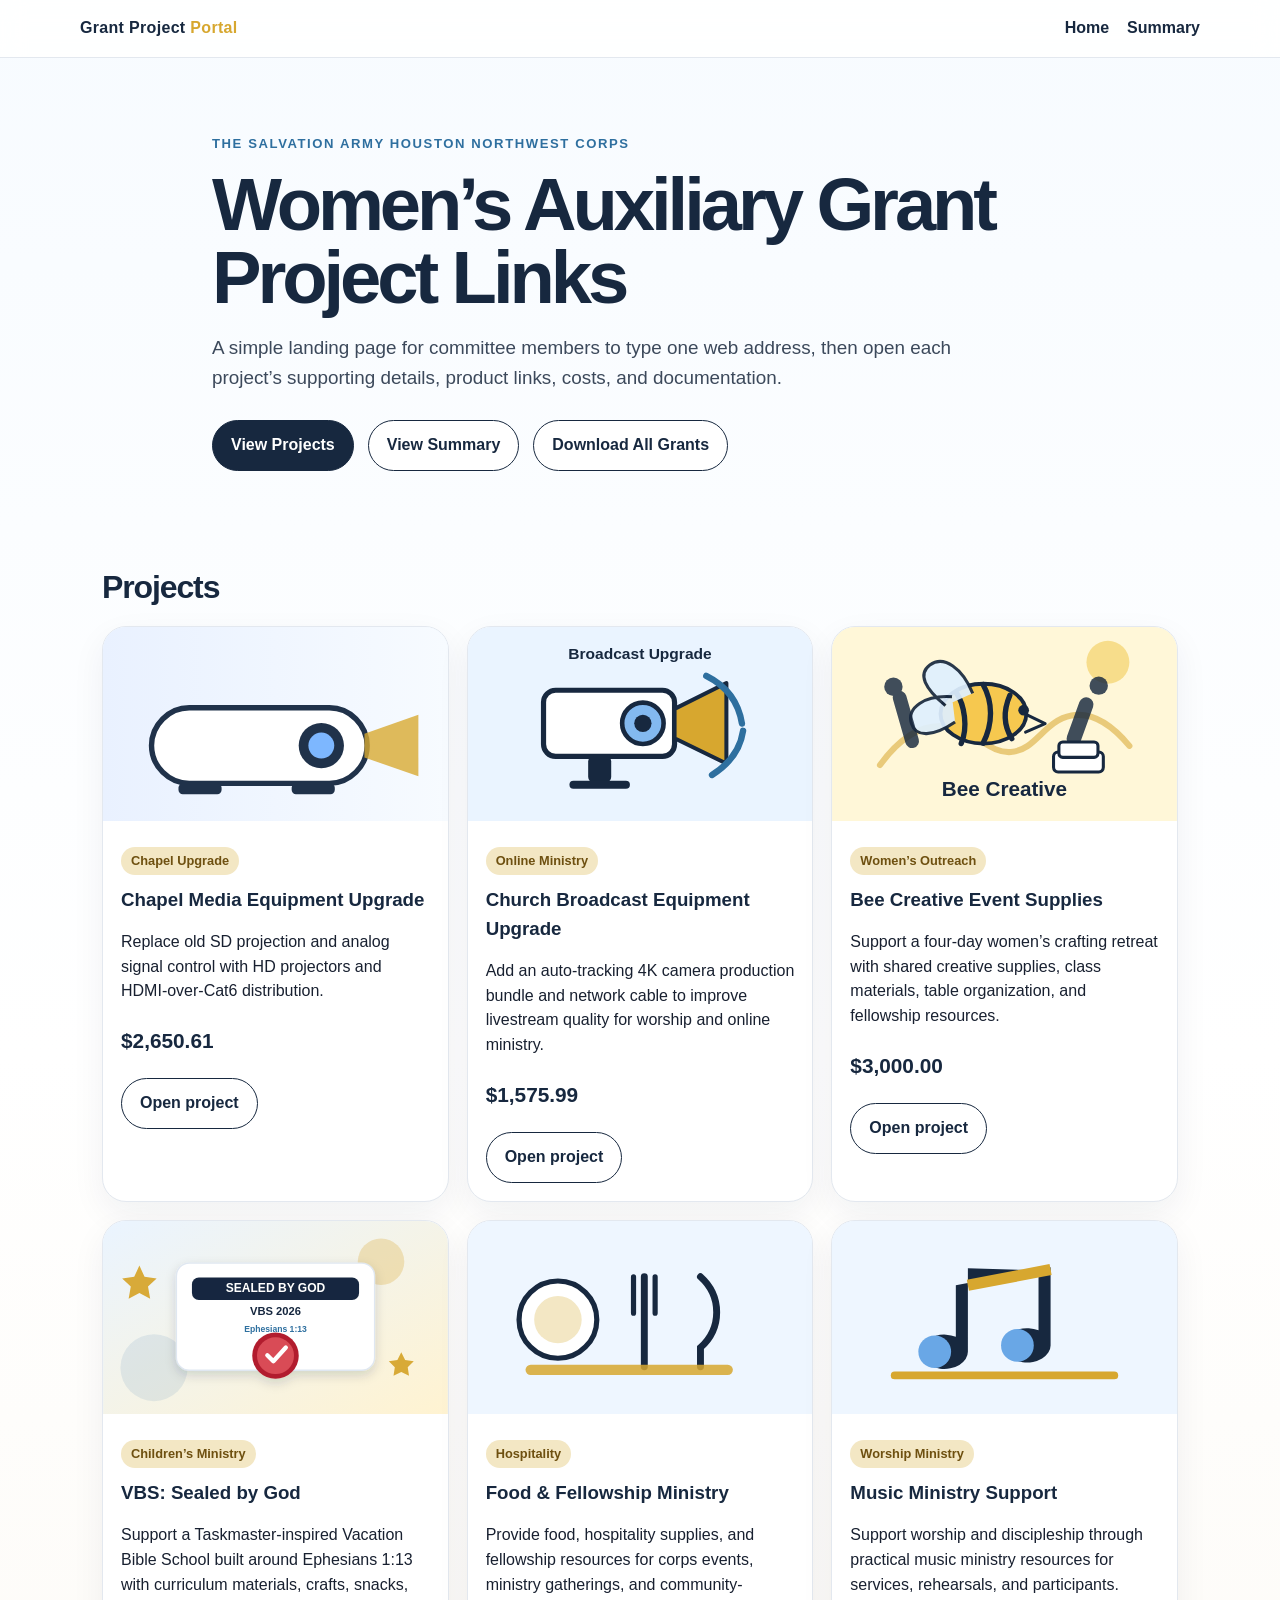
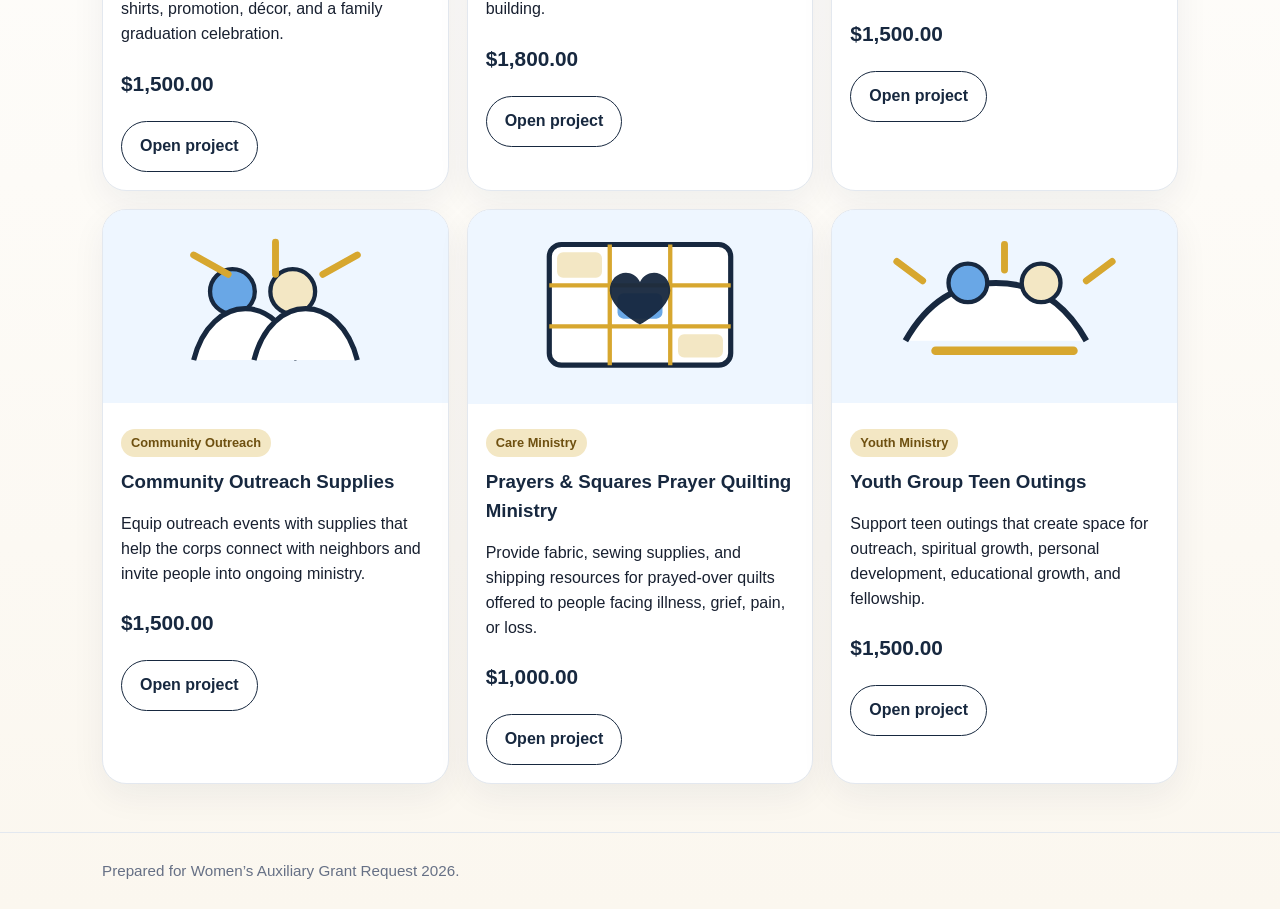
==== commit ef70be06: "Add files via upload" ====
--- a/index.html
+++ b/index.html
@@ -1,7 +1,7 @@
 <!doctype html>
 <html lang="en"><head><meta charset="utf-8"><meta name="viewport" content="width=device-width,initial-scale=1">
 <title>Women’s Auxiliary Grant Projects | Houston Northwest Corps</title><link rel="stylesheet" href="styles.css"></head>
-<body><header class="site-header"><div class="container nav"><a class="brand" href="index.html">Grant Project <span>Portal</span></a><nav class="nav-links"><a href="index.html">Home</a></nav></div></header>
-<main><section class="hero"><div class="container hero-simple"><div class="eyebrow">The Salvation Army Houston Northwest Corps</div><h1>Women’s Auxiliary Grant Project Links</h1><p class="lead">A simple landing page for committee members to type one web address, then open each project’s supporting details, product links, costs, and documentation.</p><div class="btn-row"><a class="btn" href="#projects">View Projects</a><a class="btn secondary" href="docs/All-Grant-Documents.zip">Download All Grants</a></div></div></section>
-<section id="projects" class="section"><div class="container"><h2 class="section-title">Projects</h2><div class="cards"><article class="card"><img class="card-img" src="assets/projector.svg" alt="Projector illustration"><div class="card-body"><span class="tag">Chapel Upgrade</span><h3>Chapel Media Equipment Upgrade</h3><p>Replace old SD projection and analog signal control with HD projectors and HDMI-over-Cat6 distribution.</p><p class="price">$2,650.61</p><a class="btn secondary" href="chapel-media.html">Open project</a></div></article><article class="card"><img class="card-img" src="assets/broadcast-camera.svg" alt="Broadcast camera illustration"><div class="card-body"><span class="tag">Online Ministry</span><h3>Church Broadcast Equipment Upgrade</h3><p>Add an auto-tracking 4K camera production bundle and network cable to improve livestream quality for worship and online ministry.</p><p class="price">$1,575.99</p><a class="btn secondary" href="church-broadcast.html">Open project</a></div></article><article class="card"><img class="card-img" src="assets/bee-creative.svg" alt="Bee Creative craft event illustration"><div class="card-body"><span class="tag">Women’s Outreach</span><h3>Bee Creative Event Supplies</h3><p>Support a four-day women’s crafting retreat with shared creative supplies, class materials, table organization, and fellowship resources.</p><p class="price">$3,000 requested</p><a class="btn secondary" href="bee-creative.html">Open project</a></div></article><article class="card"><img class="card-img" src="assets/vbs-sealed.svg" alt="Vacation Bible School sealed by God illustration"><div class="card-body"><span class="tag">Children’s Ministry</span><h3>VBS: Sealed by God</h3><p>Support a Taskmaster-inspired Vacation Bible School built around Ephesians 1:13 with curriculum materials, crafts, snacks, shirts, promotion, décor, and a family graduation celebration.</p><p class="price">$1,500 requested</p><a class="btn secondary" href="vbs.html">Open project</a></div></article><article class="card"><img class="card-img" src="assets/food-fellowship.svg" alt="Food and fellowship illustration"><div class="card-body"><span class="tag">Hospitality</span><h3>Food & Fellowship Ministry</h3><p>Provide food, hospitality supplies, and fellowship resources for corps events, ministry gatherings, and community-building.</p><p class="price">Grant request</p><a class="btn secondary" href="food-fellowship.html">Open project</a></div></article><article class="card"><img class="card-img" src="assets/music-ministry.svg" alt="Music ministry illustration"><div class="card-body"><span class="tag">Worship Ministry</span><h3>Music Ministry Support</h3><p>Support worship and discipleship through practical music ministry resources for services, rehearsals, and participants.</p><p class="price">Grant request</p><a class="btn secondary" href="music-ministry.html">Open project</a></div></article><article class="card"><img class="card-img" src="assets/outreach.svg" alt="Community outreach illustration"><div class="card-body"><span class="tag">Community Outreach</span><h3>Community Outreach Supplies</h3><p>Equip outreach events with supplies that help the corps connect with neighbors and invite people into ongoing ministry.</p><p class="price">Grant request</p><a class="btn secondary" href="outreach.html">Open project</a></div></article><article class="card"><img class="card-img" src="assets/prayers-squares.svg" alt="Prayer quilt illustration"><div class="card-body"><span class="tag">Care Ministry</span><h3>Prayers & Squares Prayer Quilting Ministry</h3><p>Provide fabric, sewing supplies, and shipping resources for prayed-over quilts offered to people facing illness, grief, pain, or loss.</p><p class="price">Grant request</p><a class="btn secondary" href="prayers-squares.html">Open project</a></div></article><article class="card"><img class="card-img" src="assets/teen-outings.svg" alt="Teen outings illustration"><div class="card-body"><span class="tag">Youth Ministry</span><h3>Youth Group Teen Outings</h3><p>Support teen outings that create space for outreach, spiritual growth, personal development, educational growth, and fellowship.</p><p class="price">Grant request</p><a class="btn secondary" href="teen-outings.html">Open project</a></div></article>
+<body><header class="site-header"><div class="container nav"><a class="brand" href="index.html">Grant Project <span>Portal</span></a><nav class="nav-links"><a href="index.html">Home</a><a href="summary.html">Summary</a></nav></div></header>
+<main><section class="hero"><div class="container hero-simple"><div class="eyebrow">The Salvation Army Houston Northwest Corps</div><h1>Women’s Auxiliary Grant Project Links</h1><p class="lead">A simple landing page for committee members to type one web address, then open each project’s supporting details, product links, costs, and documentation.</p><div class="btn-row"><a class="btn" href="#projects">View Projects</a><a class="btn secondary" href="summary.html">View Summary</a><a class="btn secondary" href="docs/All-Grant-Documents.zip">Download All Grants</a></div></div></section>
+<section id="projects" class="section"><div class="container"><h2 class="section-title">Projects</h2><div class="cards"><article class="card"><img class="card-img" src="assets/projector.svg" alt="Projector illustration"><div class="card-body"><span class="tag">Chapel Upgrade</span><h3>Chapel Media Equipment Upgrade</h3><p>Replace old SD projection and analog signal control with HD projectors and HDMI-over-Cat6 distribution.</p><p class="price">$2,650.61</p><a class="btn secondary" href="chapel-media.html">Open project</a></div></article><article class="card"><img class="card-img" src="assets/broadcast-camera.svg" alt="Broadcast camera illustration"><div class="card-body"><span class="tag">Online Ministry</span><h3>Church Broadcast Equipment Upgrade</h3><p>Add an auto-tracking 4K camera production bundle and network cable to improve livestream quality for worship and online ministry.</p><p class="price">$1,575.99</p><a class="btn secondary" href="church-broadcast.html">Open project</a></div></article><article class="card"><img class="card-img" src="assets/bee-creative.svg" alt="Bee Creative craft event illustration"><div class="card-body"><span class="tag">Women’s Outreach</span><h3>Bee Creative Event Supplies</h3><p>Support a four-day women’s crafting retreat with shared creative supplies, class materials, table organization, and fellowship resources.</p><p class="price">$3,000.00</p><a class="btn secondary" href="bee-creative.html">Open project</a></div></article><article class="card"><img class="card-img" src="assets/vbs-sealed.svg" alt="Vacation Bible School sealed by God illustration"><div class="card-body"><span class="tag">Children’s Ministry</span><h3>VBS: Sealed by God</h3><p>Support a Taskmaster-inspired Vacation Bible School built around Ephesians 1:13 with curriculum materials, crafts, snacks, shirts, promotion, décor, and a family graduation celebration.</p><p class="price">$1,500.00</p><a class="btn secondary" href="vbs.html">Open project</a></div></article><article class="card"><img class="card-img" src="assets/food-fellowship.svg" alt="Food and fellowship illustration"><div class="card-body"><span class="tag">Hospitality</span><h3>Food & Fellowship Ministry</h3><p>Provide food, hospitality supplies, and fellowship resources for corps events, ministry gatherings, and community-building.</p><p class="price">$1,800.00</p><a class="btn secondary" href="food-fellowship.html">Open project</a></div></article><article class="card"><img class="card-img" src="assets/music-ministry.svg" alt="Music ministry illustration"><div class="card-body"><span class="tag">Worship Ministry</span><h3>Music Ministry Support</h3><p>Support worship and discipleship through practical music ministry resources for services, rehearsals, and participants.</p><p class="price">$1,500.00</p><a class="btn secondary" href="music-ministry.html">Open project</a></div></article><article class="card"><img class="card-img" src="assets/outreach.svg" alt="Community outreach illustration"><div class="card-body"><span class="tag">Community Outreach</span><h3>Community Outreach Supplies</h3><p>Equip outreach events with supplies that help the corps connect with neighbors and invite people into ongoing ministry.</p><p class="price">$1,500.00</p><a class="btn secondary" href="outreach.html">Open project</a></div></article><article class="card"><img class="card-img" src="assets/prayers-squares.svg" alt="Prayer quilt illustration"><div class="card-body"><span class="tag">Care Ministry</span><h3>Prayers & Squares Prayer Quilting Ministry</h3><p>Provide fabric, sewing supplies, and shipping resources for prayed-over quilts offered to people facing illness, grief, pain, or loss.</p><p class="price">$1,000.00</p><a class="btn secondary" href="prayers-squares.html">Open project</a></div></article><article class="card"><img class="card-img" src="assets/teen-outings.svg" alt="Teen outings illustration"><div class="card-body"><span class="tag">Youth Ministry</span><h3>Youth Group Teen Outings</h3><p>Support teen outings that create space for outreach, spiritual growth, personal development, educational growth, and fellowship.</p><p class="price">$1,500.00</p><a class="btn secondary" href="teen-outings.html">Open project</a></div></article>
 </div></div></section></main><footer class="footer"><div class="container">Prepared for Women’s Auxiliary Grant Request 2026.</div></footer></body></html>
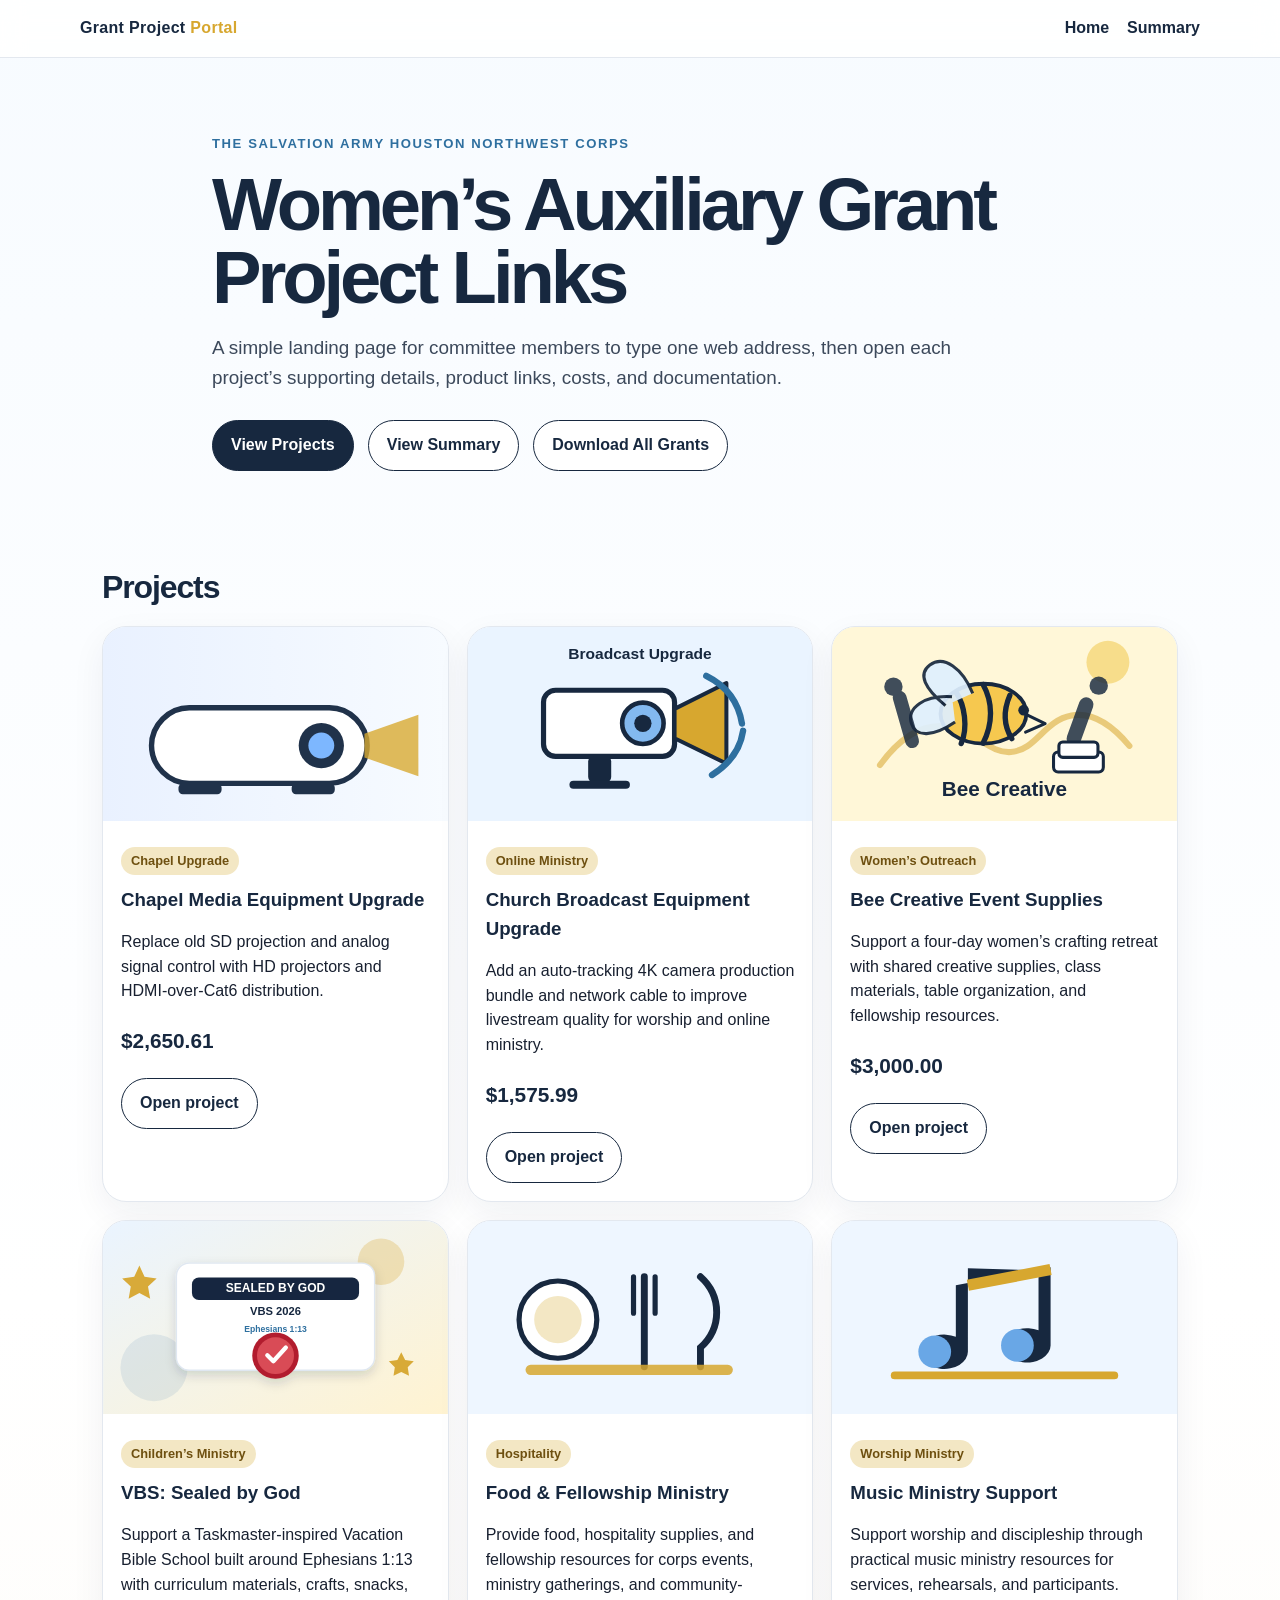
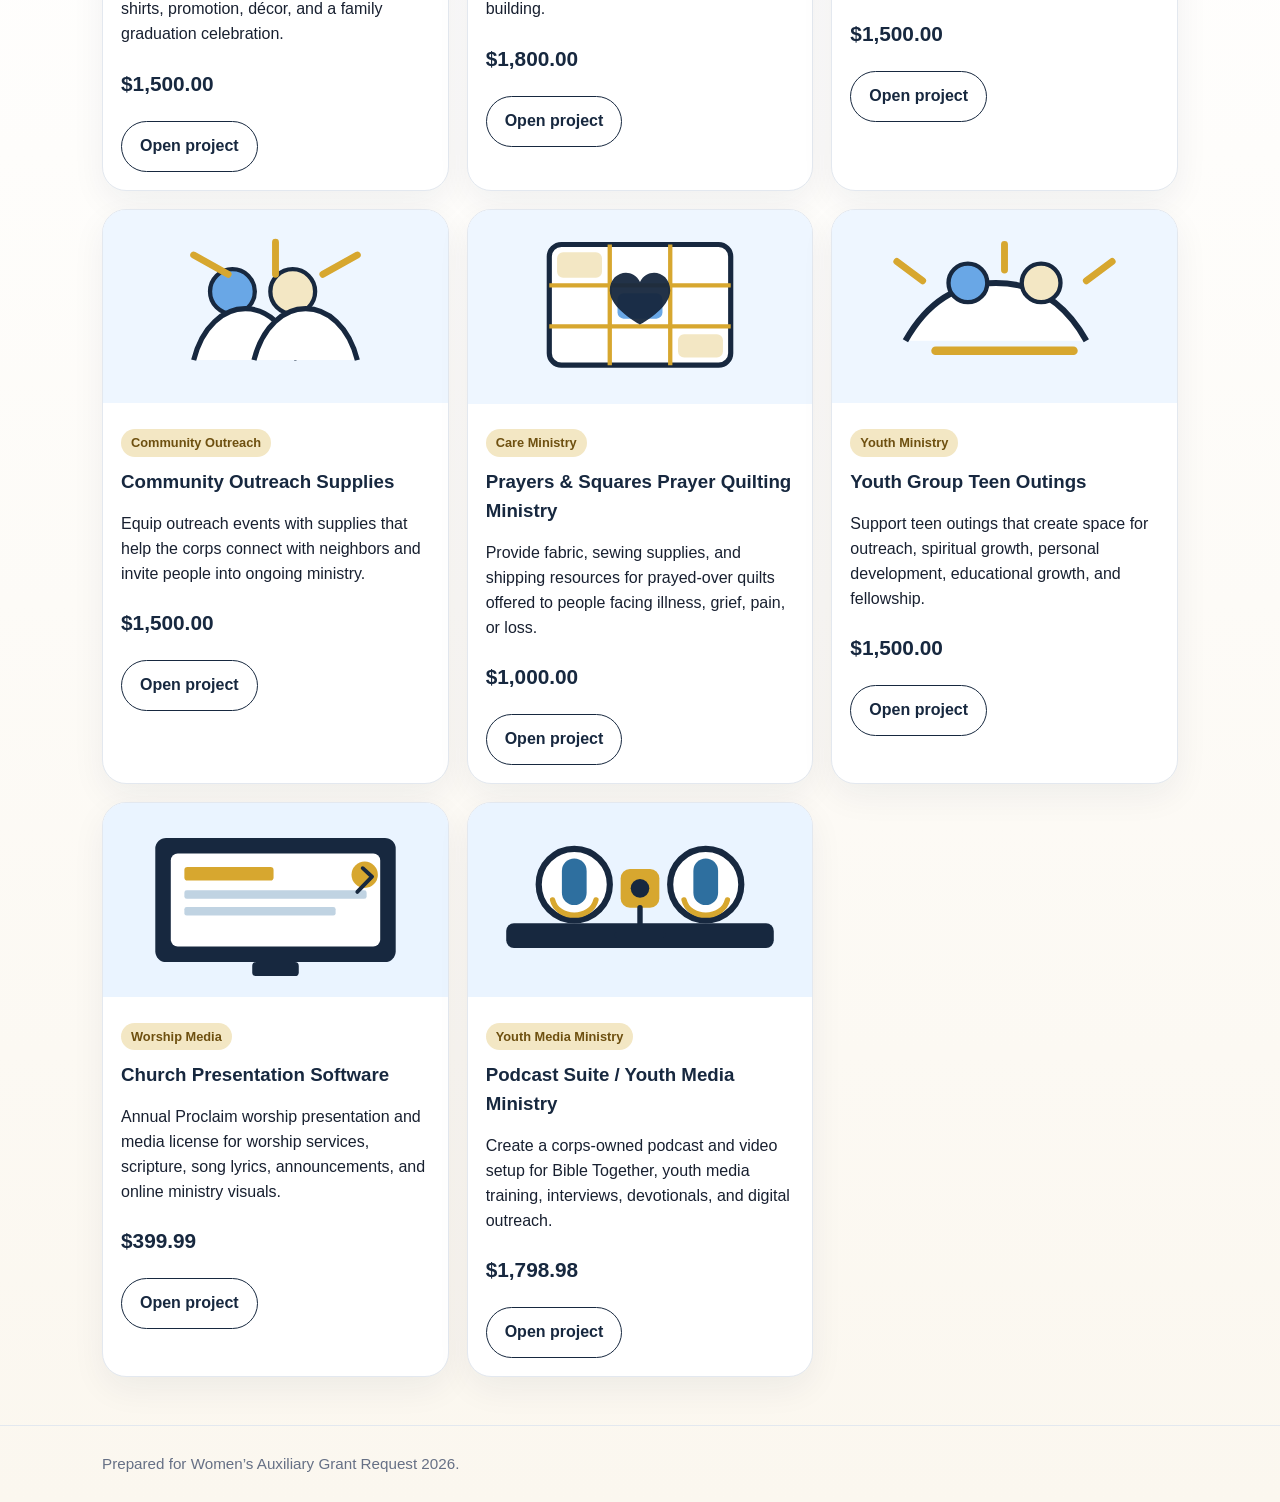
==== commit 02e4366b: "Add files via upload" ====
--- a/index.html
+++ b/index.html
@@ -4,4 +4,5 @@
 <body><header class="site-header"><div class="container nav"><a class="brand" href="index.html">Grant Project <span>Portal</span></a><nav class="nav-links"><a href="index.html">Home</a><a href="summary.html">Summary</a></nav></div></header>
 <main><section class="hero"><div class="container hero-simple"><div class="eyebrow">The Salvation Army Houston Northwest Corps</div><h1>Women’s Auxiliary Grant Project Links</h1><p class="lead">A simple landing page for committee members to type one web address, then open each project’s supporting details, product links, costs, and documentation.</p><div class="btn-row"><a class="btn" href="#projects">View Projects</a><a class="btn secondary" href="summary.html">View Summary</a><a class="btn secondary" href="docs/All-Grant-Documents.zip">Download All Grants</a></div></div></section>
 <section id="projects" class="section"><div class="container"><h2 class="section-title">Projects</h2><div class="cards"><article class="card"><img class="card-img" src="assets/projector.svg" alt="Projector illustration"><div class="card-body"><span class="tag">Chapel Upgrade</span><h3>Chapel Media Equipment Upgrade</h3><p>Replace old SD projection and analog signal control with HD projectors and HDMI-over-Cat6 distribution.</p><p class="price">$2,650.61</p><a class="btn secondary" href="chapel-media.html">Open project</a></div></article><article class="card"><img class="card-img" src="assets/broadcast-camera.svg" alt="Broadcast camera illustration"><div class="card-body"><span class="tag">Online Ministry</span><h3>Church Broadcast Equipment Upgrade</h3><p>Add an auto-tracking 4K camera production bundle and network cable to improve livestream quality for worship and online ministry.</p><p class="price">$1,575.99</p><a class="btn secondary" href="church-broadcast.html">Open project</a></div></article><article class="card"><img class="card-img" src="assets/bee-creative.svg" alt="Bee Creative craft event illustration"><div class="card-body"><span class="tag">Women’s Outreach</span><h3>Bee Creative Event Supplies</h3><p>Support a four-day women’s crafting retreat with shared creative supplies, class materials, table organization, and fellowship resources.</p><p class="price">$3,000.00</p><a class="btn secondary" href="bee-creative.html">Open project</a></div></article><article class="card"><img class="card-img" src="assets/vbs-sealed.svg" alt="Vacation Bible School sealed by God illustration"><div class="card-body"><span class="tag">Children’s Ministry</span><h3>VBS: Sealed by God</h3><p>Support a Taskmaster-inspired Vacation Bible School built around Ephesians 1:13 with curriculum materials, crafts, snacks, shirts, promotion, décor, and a family graduation celebration.</p><p class="price">$1,500.00</p><a class="btn secondary" href="vbs.html">Open project</a></div></article><article class="card"><img class="card-img" src="assets/food-fellowship.svg" alt="Food and fellowship illustration"><div class="card-body"><span class="tag">Hospitality</span><h3>Food & Fellowship Ministry</h3><p>Provide food, hospitality supplies, and fellowship resources for corps events, ministry gatherings, and community-building.</p><p class="price">$1,800.00</p><a class="btn secondary" href="food-fellowship.html">Open project</a></div></article><article class="card"><img class="card-img" src="assets/music-ministry.svg" alt="Music ministry illustration"><div class="card-body"><span class="tag">Worship Ministry</span><h3>Music Ministry Support</h3><p>Support worship and discipleship through practical music ministry resources for services, rehearsals, and participants.</p><p class="price">$1,500.00</p><a class="btn secondary" href="music-ministry.html">Open project</a></div></article><article class="card"><img class="card-img" src="assets/outreach.svg" alt="Community outreach illustration"><div class="card-body"><span class="tag">Community Outreach</span><h3>Community Outreach Supplies</h3><p>Equip outreach events with supplies that help the corps connect with neighbors and invite people into ongoing ministry.</p><p class="price">$1,500.00</p><a class="btn secondary" href="outreach.html">Open project</a></div></article><article class="card"><img class="card-img" src="assets/prayers-squares.svg" alt="Prayer quilt illustration"><div class="card-body"><span class="tag">Care Ministry</span><h3>Prayers & Squares Prayer Quilting Ministry</h3><p>Provide fabric, sewing supplies, and shipping resources for prayed-over quilts offered to people facing illness, grief, pain, or loss.</p><p class="price">$1,000.00</p><a class="btn secondary" href="prayers-squares.html">Open project</a></div></article><article class="card"><img class="card-img" src="assets/teen-outings.svg" alt="Teen outings illustration"><div class="card-body"><span class="tag">Youth Ministry</span><h3>Youth Group Teen Outings</h3><p>Support teen outings that create space for outreach, spiritual growth, personal development, educational growth, and fellowship.</p><p class="price">$1,500.00</p><a class="btn secondary" href="teen-outings.html">Open project</a></div></article>
+<article class="card"><img class="card-img" src="assets/presentation-software.svg" alt="Church presentation software illustration"><div class="card-body"><span class="tag">Worship Media</span><h3>Church Presentation Software</h3><p>Annual Proclaim worship presentation and media license for worship services, scripture, song lyrics, announcements, and online ministry visuals.</p><p class="price">$399.99</p><a class="btn secondary" href="church-presentation-software.html">Open project</a></div></article><article class="card"><img class="card-img" src="assets/podcast-suite.svg" alt="Podcast suite illustration"><div class="card-body"><span class="tag">Youth Media Ministry</span><h3>Podcast Suite / Youth Media Ministry</h3><p>Create a corps-owned podcast and video setup for Bible Together, youth media training, interviews, devotionals, and digital outreach.</p><p class="price">$1,798.98</p><a class="btn secondary" href="podcast-suite.html">Open project</a></div></article>
 </div></div></section></main><footer class="footer"><div class="container">Prepared for Women’s Auxiliary Grant Request 2026.</div></footer></body></html>
